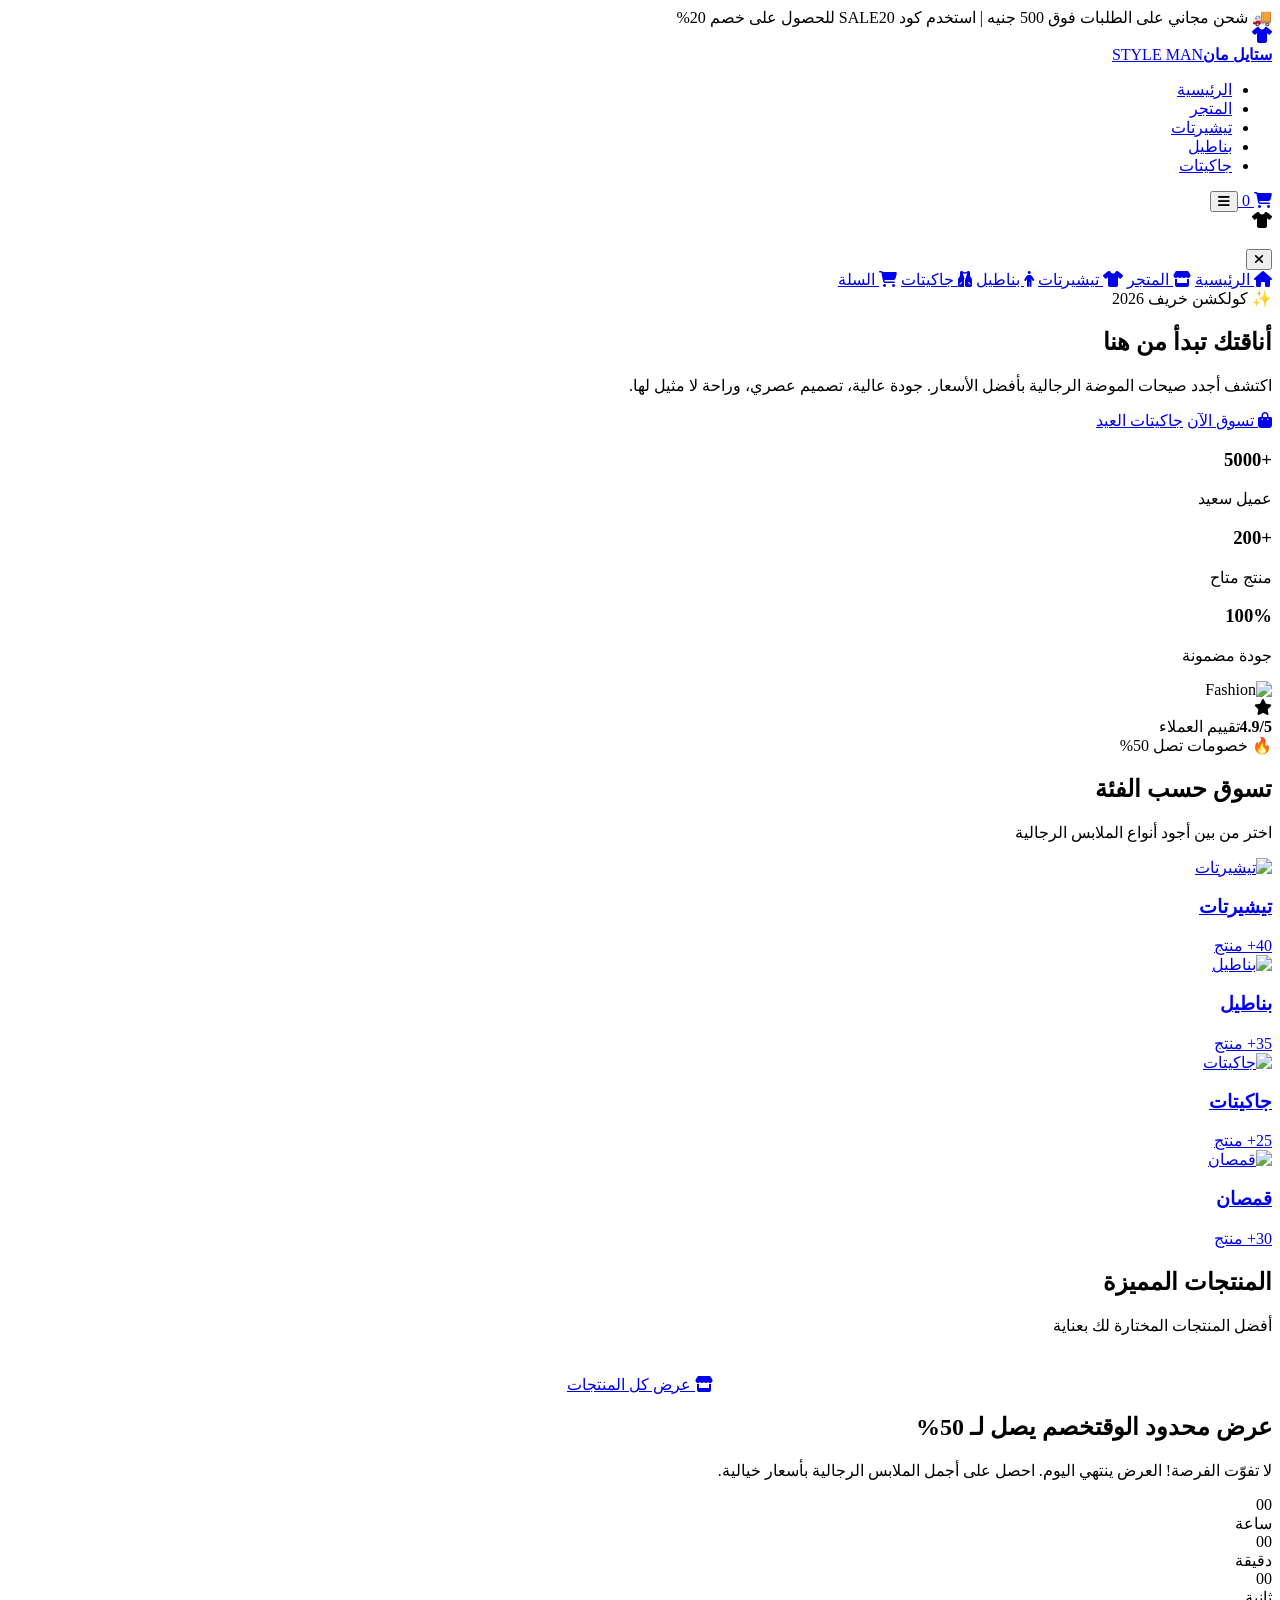
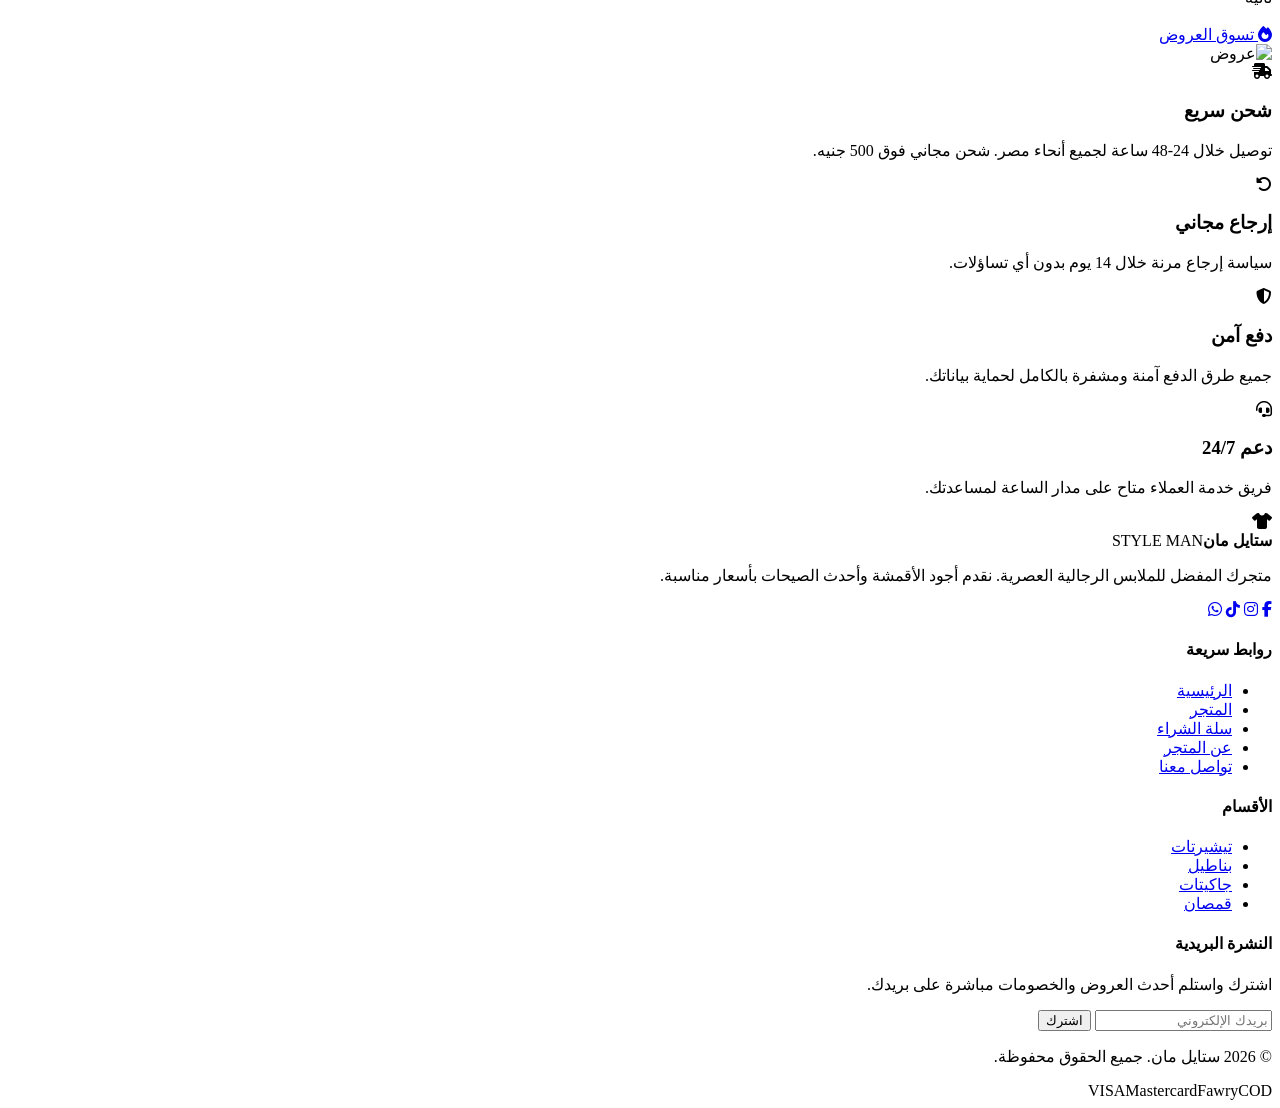
==== index.html @ 9b4f6087 "Add index.html" ====
﻿<!DOCTYPE html>
<html lang="ar" dir="rtl">
<head>
<meta charset="UTF-8">
<meta name="viewport" content="width=device-width, initial-scale=1.0">
<title>ستايل مان - متجر الملابس الرجالي</title>
<link rel="stylesheet" href="css/style.css">
<link rel="stylesheet" href="https://cdnjs.cloudflare.com/ajax/libs/font-awesome/6.4.0/css/all.min.css">
</head>
<body>
<div class="top-bar">🚚 شحن مجاني على الطلبات فوق <span>500 جنيه</span> | استخدم كود <span>SALE20</span> للحصول على خصم 20%</div>
<nav class="navbar">
  <div class="container">
    <div class="navbar-inner">
      <a href="index.html" class="navbar-logo">
        <div class="logo-icon"><i class="fas fa-tshirt"></i></div>
        <div class="logo-text"><strong>ستايل مان</strong><span>STYLE MAN</span></div>
      </a>
      <ul class="navbar-nav">
        <li><a href="index.html" class="active">الرئيسية</a></li>
        <li><a href="shop.html">المتجر</a></li>
        <li><a href="shop.html?cat=tshirts">تيشيرتات</a></li>
        <li><a href="shop.html?cat=pants">بناطيل</a></li>
        <li><a href="shop.html?cat=jackets">جاكيتات</a></li>
      </ul>
      <div class="navbar-actions">
        <a href="cart.html" class="nav-icon-btn">
          <i class="fas fa-shopping-cart"></i>
          <span class="cart-badge cart-count">0</span>
        </a>
        <button class="menu-toggle"><i class="fas fa-bars"></i></button>
      </div>
    </div>
  </div>
</nav>
<div class="mobile-menu-overlay"></div>
<div class="mobile-menu">
  <div class="mobile-menu-header">
    <div class="navbar-logo">
      <div class="logo-icon"><i class="fas fa-tshirt"></i></div>
      <div class="logo-text"><strong style="color:white">ستايل مان</strong></div>
    </div>
    <button class="mobile-menu-close"><i class="fas fa-times"></i></button>
  </div>
  <nav>
    <a href="index.html"><i class="fas fa-home"></i> الرئيسية</a>
    <a href="shop.html"><i class="fas fa-store"></i> المتجر</a>
    <a href="shop.html?cat=tshirts"><i class="fas fa-tshirt"></i> تيشيرتات</a>
    <a href="shop.html?cat=pants"><i class="fas fa-male"></i> بناطيل</a>
    <a href="shop.html?cat=jackets"><i class="fas fa-vest"></i> جاكيتات</a>
    <a href="cart.html"><i class="fas fa-shopping-cart"></i> السلة</a>
  </nav>
</div>

<section class="hero">
  <div class="container">
    <div class="hero-content">
      <div class="hero-text">
        <div class="hero-badge">✨ كولكشن خريف 2026</div>
        <h1>أناقتك <span class="highlight">تبدأ من هنا</span></h1>
        <p>اكتشف أجدد صيحات الموضة الرجالية بأفضل الأسعار. جودة عالية، تصميم عصري، وراحة لا مثيل لها.</p>
        <div class="hero-buttons">
          <a href="shop.html" class="btn btn-primary btn-lg"><i class="fas fa-shopping-bag"></i> تسوق الآن</a>
          <a href="shop.html?cat=jackets" class="btn btn-outline btn-lg">جاكيتات العيد</a>
        </div>
        <div class="hero-stats">
          <div class="hero-stat"><h3>+5000</h3><p>عميل سعيد</p></div>
          <div class="hero-stat"><h3>+200</h3><p>منتج متاح</p></div>
          <div class="hero-stat"><h3>100%</h3><p>جودة مضمونة</p></div>
        </div>
      </div>
      <div class="hero-image">
        <img src="https://images.unsplash.com/photo-1515886657613-9f3515b0c78f?w=600&q=80" alt="Fashion" class="hero-image-main">
        <div class="hero-image-badge">
          <div class="badge-icon"><i class="fas fa-star"></i></div>
          <div class="badge-text"><strong>4.9/5</strong><span>تقييم العملاء</span></div>
        </div>
        <div class="hero-dot-badge">🔥 خصومات تصل 50%</div>
      </div>
    </div>
  </div>
</section>

<section class="categories">
  <div class="container">
    <div class="section-title">
      <h2>تسوق حسب الفئة</h2>
      <p>اختر من بين أجود أنواع الملابس الرجالية</p>
    </div>
    <div class="categories-grid">
      <a href="shop.html?cat=tshirts" class="category-card">
        <div class="category-img-wrap">
          <img src="https://images.unsplash.com/photo-1521572163474-6864f9cf17ab?w=400&q=80" alt="تيشيرتات" class="category-img">
        </div>
        <div class="category-info"><h3>تيشيرتات</h3><span>40+ منتج</span></div>
      </a>
      <a href="shop.html?cat=pants" class="category-card">
        <div class="category-img-wrap">
          <img src="https://images.unsplash.com/photo-1542272604-787c3835535d?w=400&q=80" alt="بناطيل" class="category-img">
        </div>
        <div class="category-info"><h3>بناطيل</h3><span>35+ منتج</span></div>
      </a>
      <a href="shop.html?cat=jackets" class="category-card">
        <div class="category-img-wrap">
          <img src="https://images.unsplash.com/photo-1551028719-00167b16eac5?w=400&q=80" alt="جاكيتات" class="category-img">
        </div>
        <div class="category-info"><h3>جاكيتات</h3><span>25+ منتج</span></div>
      </a>
      <a href="shop.html?cat=shirts" class="category-card">
        <div class="category-img-wrap">
          <img src="https://images.unsplash.com/photo-1596755094514-f87e34085b2c?w=400&q=80" alt="قمصان" class="category-img">
        </div>
        <div class="category-info"><h3>قمصان</h3><span>30+ منتج</span></div>
      </a>
    </div>
  </div>
</section>

<section class="featured-products">
  <div class="container">
    <div class="section-title">
      <h2>المنتجات المميزة</h2>
      <p>أفضل المنتجات المختارة لك بعناية</p>
    </div>
    <div class="products-grid" id="featured-grid"></div>
    <div style="text-align:center;margin-top:40px">
      <a href="shop.html" class="btn btn-dark btn-lg"><i class="fas fa-store"></i> عرض كل المنتجات</a>
    </div>
  </div>
</section>

<section class="promo-banner">
  <div class="container">
    <div class="promo-content">
      <div class="promo-text">
        <h2>عرض محدود الوقت<span>خصم يصل لـ 50%</span></h2>
        <p>لا تفوّت الفرصة! العرض ينتهي اليوم. احصل على أجمل الملابس الرجالية بأسعار خيالية.</p>
        <div class="promo-countdown">
          <div class="countdown-item"><span class="num" id="countdown-h">00</span><div class="label">ساعة</div></div>
          <div class="countdown-item"><span class="num" id="countdown-m">00</span><div class="label">دقيقة</div></div>
          <div class="countdown-item"><span class="num" id="countdown-s">00</span><div class="label">ثانية</div></div>
        </div>
        <br><a href="shop.html" class="btn btn-primary btn-lg" style="margin-top:20px"><i class="fas fa-fire"></i> تسوق العروض</a>
      </div>
      <div class="promo-image">
        <img src="https://images.unsplash.com/photo-1490578474895-699cd4e2cf59?w=500&q=80" alt="عروض">
      </div>
    </div>
  </div>
</section>

<section class="features">
  <div class="container">
    <div class="features-grid">
      <div class="feature-card">
        <div class="feature-icon"><i class="fas fa-shipping-fast"></i></div>
        <h3>شحن سريع</h3>
        <p>توصيل خلال 24-48 ساعة لجميع أنحاء مصر. شحن مجاني فوق 500 جنيه.</p>
      </div>
      <div class="feature-card">
        <div class="feature-icon"><i class="fas fa-undo-alt"></i></div>
        <h3>إرجاع مجاني</h3>
        <p>سياسة إرجاع مرنة خلال 14 يوم بدون أي تساؤلات.</p>
      </div>
      <div class="feature-card">
        <div class="feature-icon"><i class="fas fa-shield-alt"></i></div>
        <h3>دفع آمن</h3>
        <p>جميع طرق الدفع آمنة ومشفرة بالكامل لحماية بياناتك.</p>
      </div>
      <div class="feature-card">
        <div class="feature-icon"><i class="fas fa-headset"></i></div>
        <h3>دعم 24/7</h3>
        <p>فريق خدمة العملاء متاح على مدار الساعة لمساعدتك.</p>
      </div>
    </div>
  </div>
</section>

<footer>
  <div class="container">
    <div class="footer-grid">
      <div class="footer-brand">
        <div class="navbar-logo">
          <div class="logo-icon"><i class="fas fa-tshirt"></i></div>
          <div class="logo-text"><strong>ستايل مان</strong><span>STYLE MAN</span></div>
        </div>
        <p>متجرك المفضل للملابس الرجالية العصرية. نقدم أجود الأقمشة وأحدث الصيحات بأسعار مناسبة.</p>
        <div class="social-links">
          <a href="#" class="social-link"><i class="fab fa-facebook-f"></i></a>
          <a href="#" class="social-link"><i class="fab fa-instagram"></i></a>
          <a href="#" class="social-link"><i class="fab fa-tiktok"></i></a>
          <a href="#" class="social-link"><i class="fab fa-whatsapp"></i></a>
        </div>
      </div>
      <div class="footer-col">
        <h4>روابط سريعة</h4>
        <ul>
          <li><a href="index.html">الرئيسية</a></li>
          <li><a href="shop.html">المتجر</a></li>
          <li><a href="cart.html">سلة الشراء</a></li>
          <li><a href="#">عن المتجر</a></li>
          <li><a href="#">تواصل معنا</a></li>
        </ul>
      </div>
      <div class="footer-col">
        <h4>الأقسام</h4>
        <ul>
          <li><a href="shop.html?cat=tshirts">تيشيرتات</a></li>
          <li><a href="shop.html?cat=pants">بناطيل</a></li>
          <li><a href="shop.html?cat=jackets">جاكيتات</a></li>
          <li><a href="shop.html?cat=shirts">قمصان</a></li>
        </ul>
      </div>
      <div class="footer-col footer-newsletter">
        <h4>النشرة البريدية</h4>
        <p>اشترك واستلم أحدث العروض والخصومات مباشرة على بريدك.</p>
        <form class="newsletter-form">
          <input type="email" placeholder="بريدك الإلكتروني">
          <button type="submit">اشترك</button>
        </form>
      </div>
    </div>
    <div class="footer-bottom">
      <p>© 2026 <span>ستايل مان</span>. جميع الحقوق محفوظة.</p>
      <div class="payment-icons">
        <span>VISA</span><span>Mastercard</span><span>Fawry</span><span>COD</span>
      </div>
    </div>
  </div>
</footer>

<script src="js/products.js"></script>
<script src="js/cart.js"></script>
<script src="js/main.js"></script>
<script>
document.addEventListener("DOMContentLoaded", function() {
  const grid = document.getElementById("featured-grid");
  if (grid) {
    const featured = getFeaturedProducts().slice(0, 8);
    grid.innerHTML = featured.map(p => createProductCard(p)).join("");
  }
});
</script>
</body>
</html>
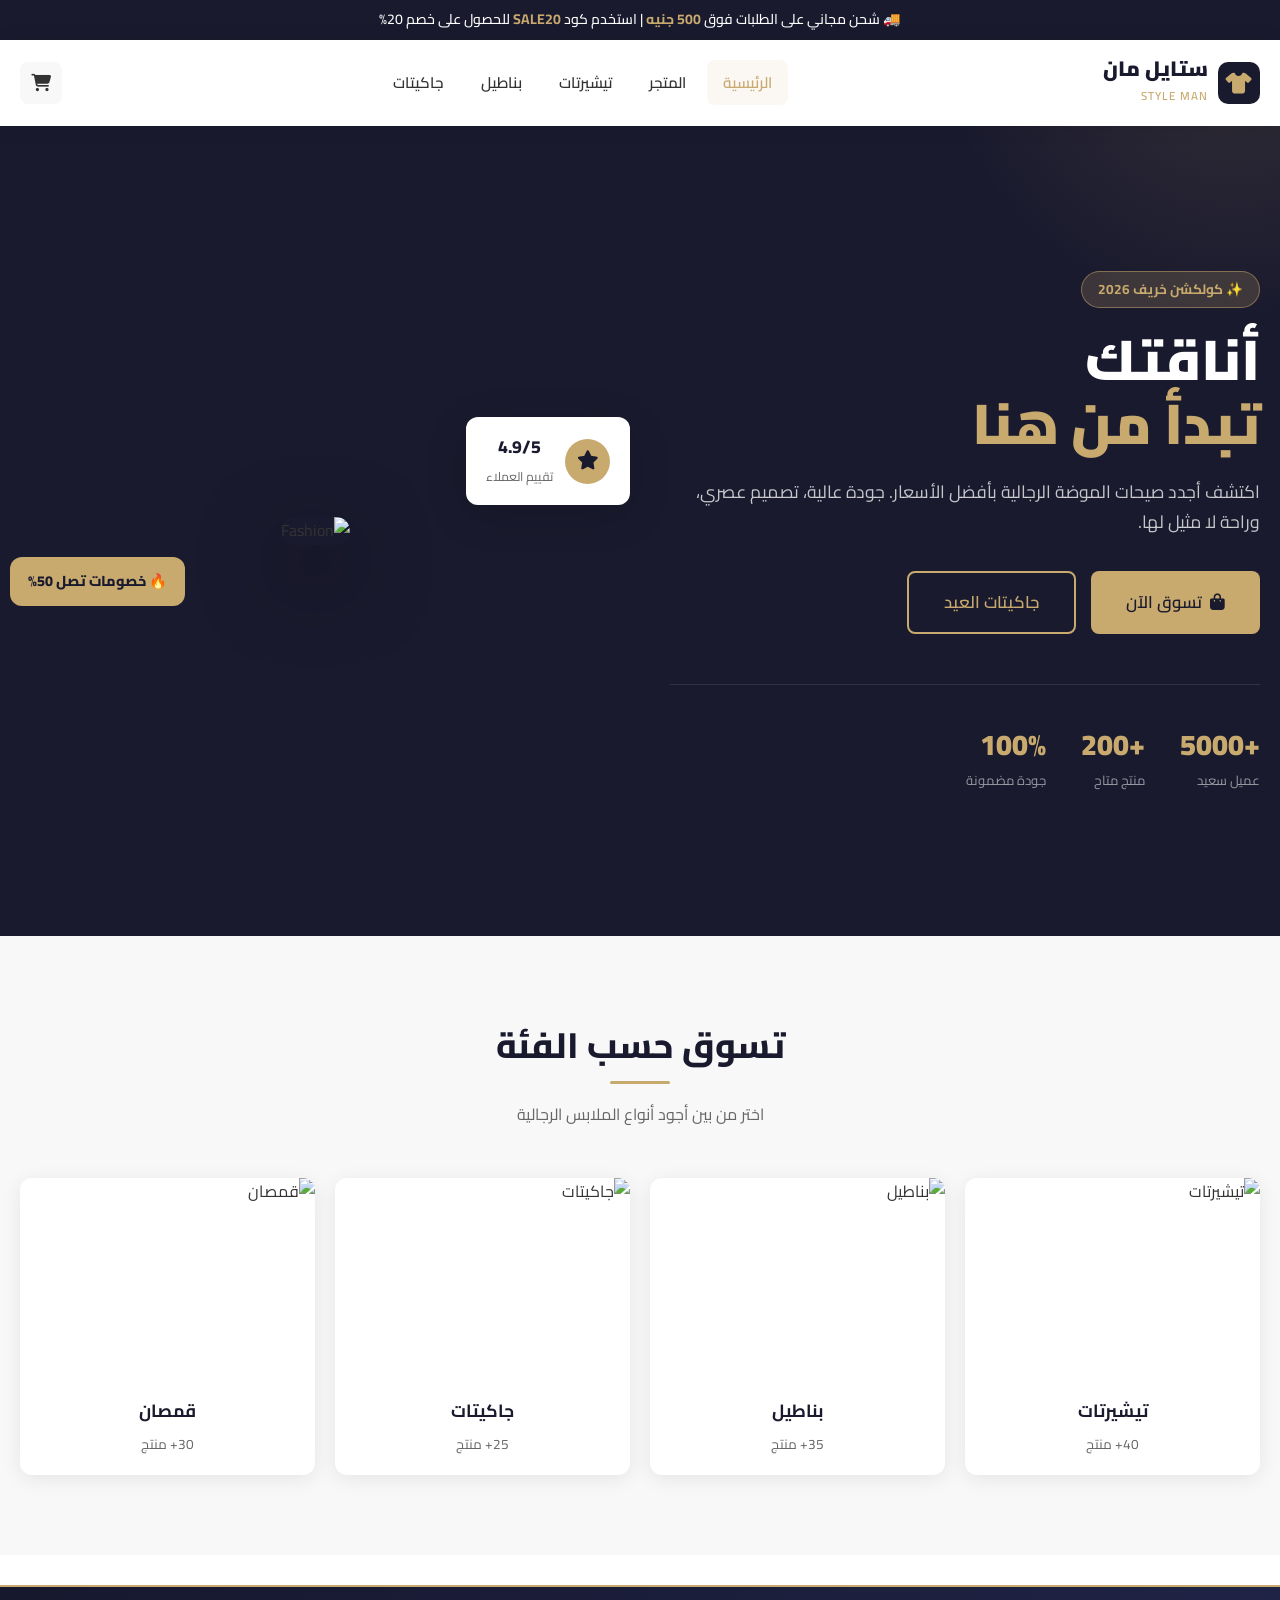
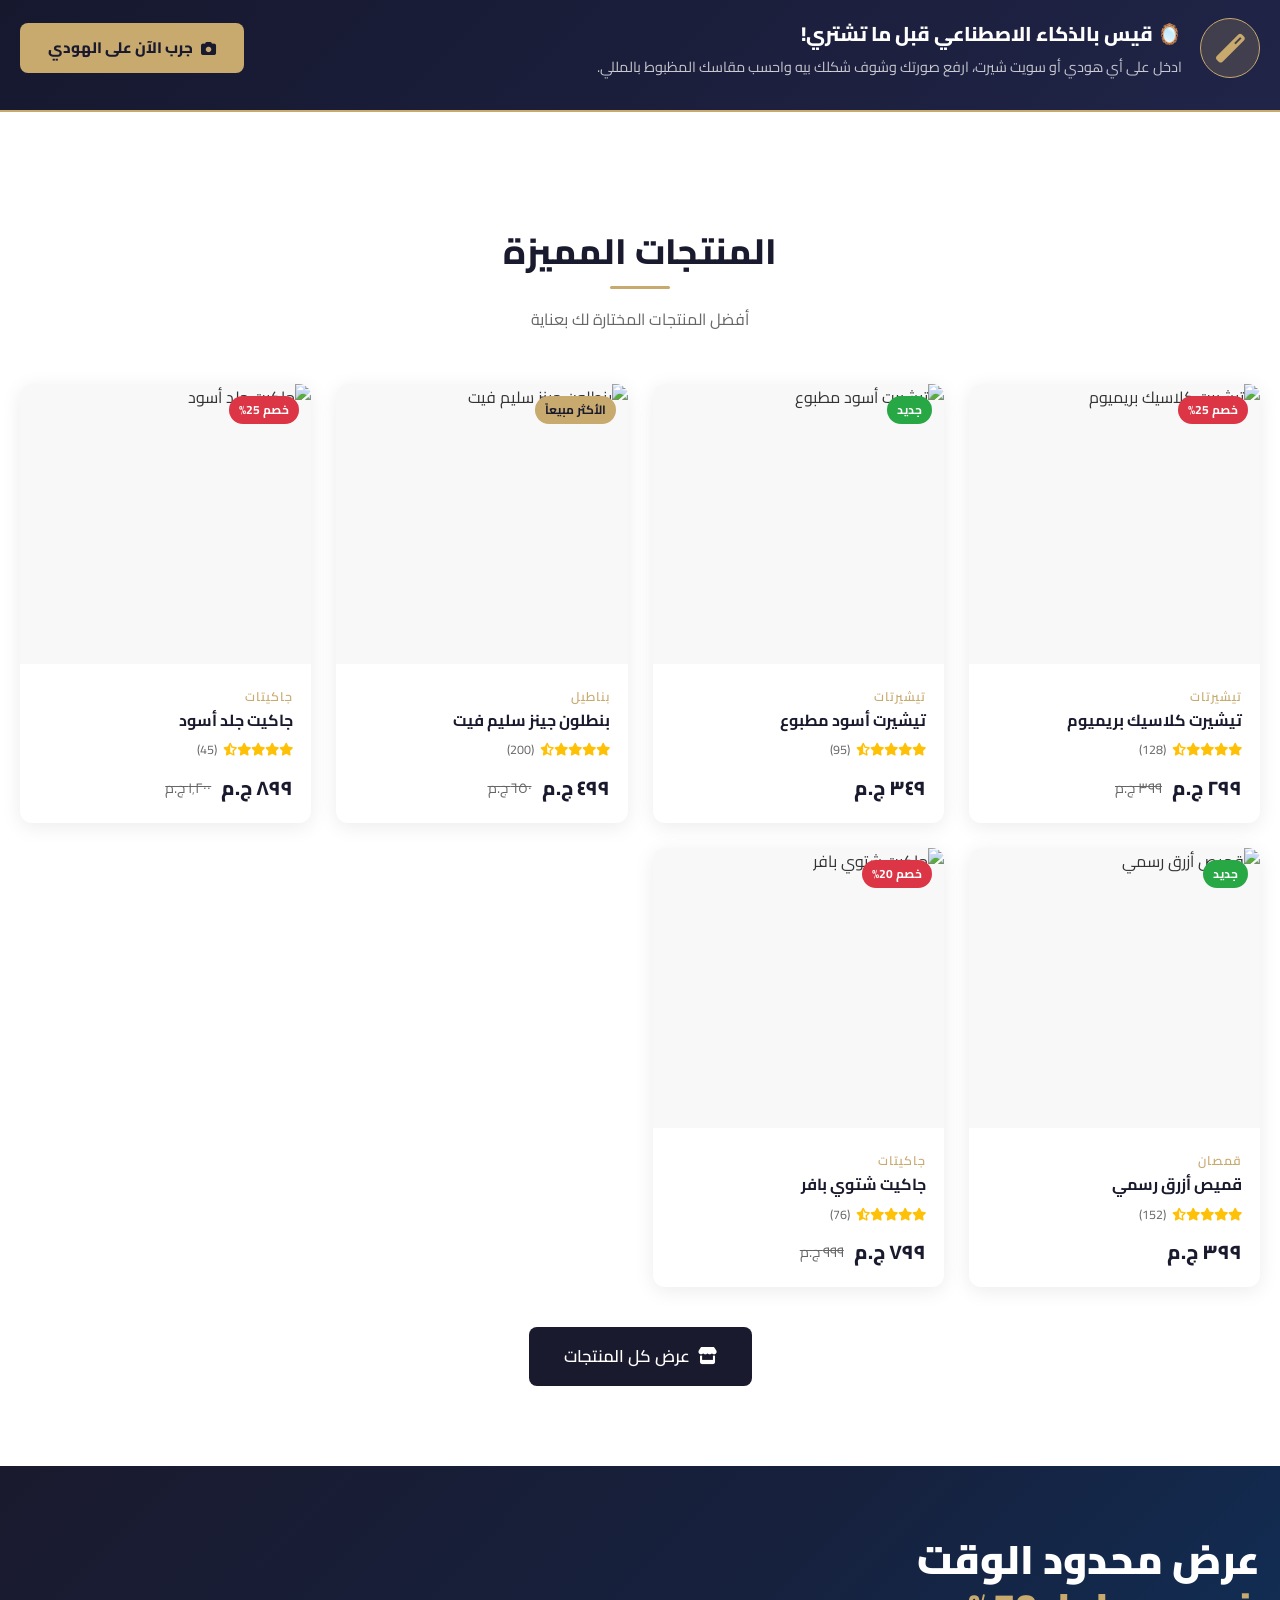
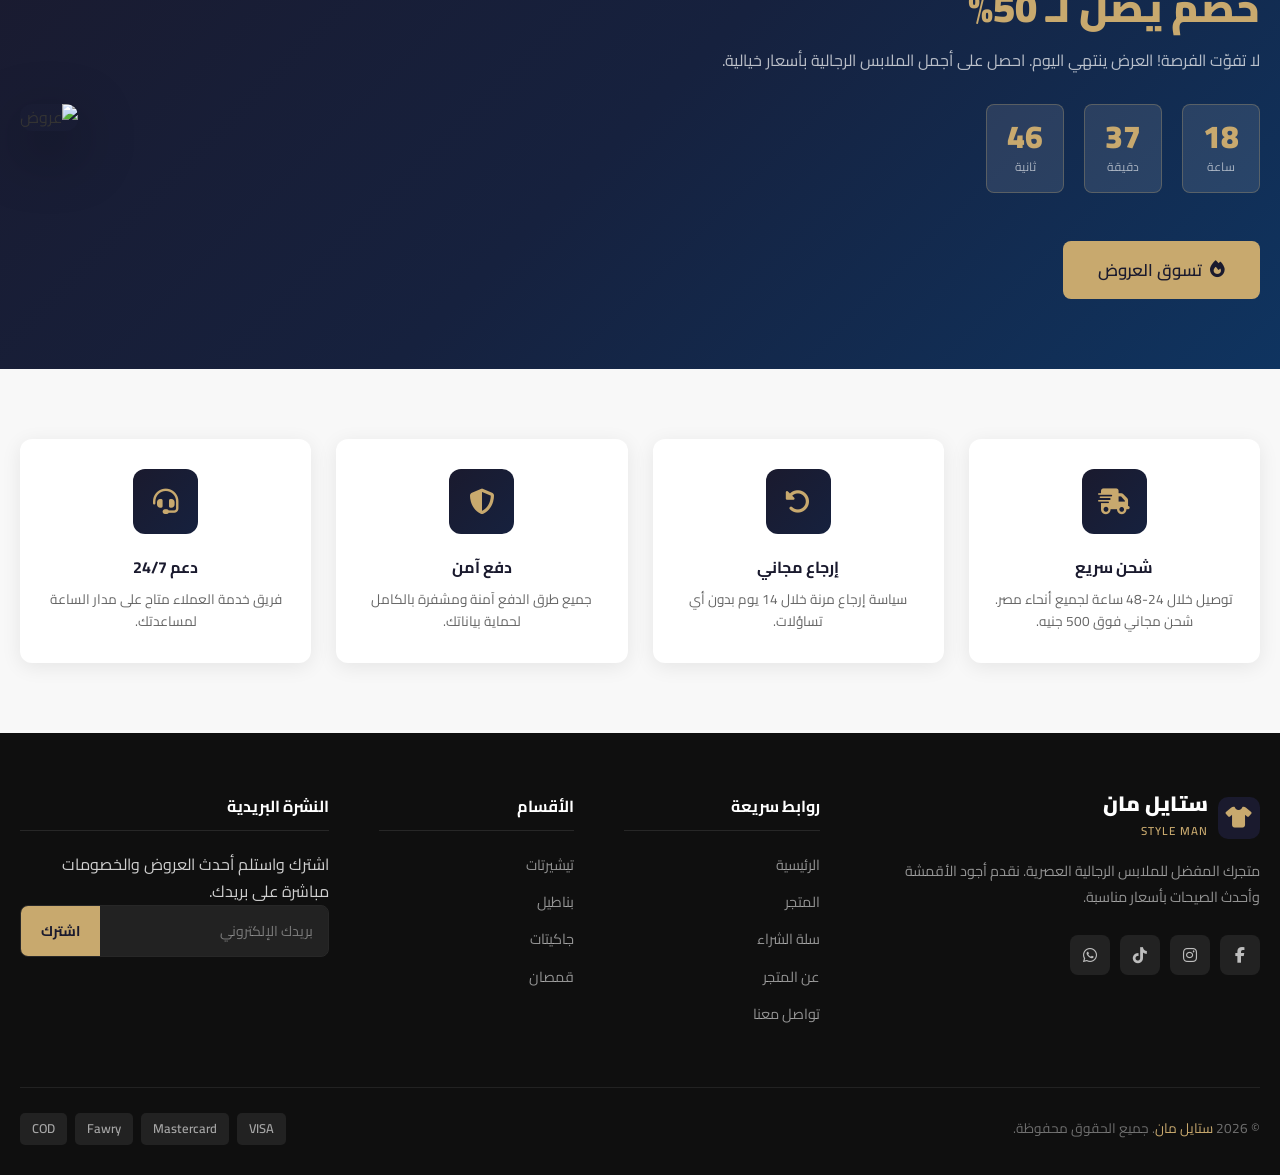
==== commit 741c10fd: "Add AI Fitting Room & Smart Size Advisor (index.html)" ====
--- a/index.html
+++ b/index.html
@@ -1,4 +1,4 @@
-﻿<!DOCTYPE html>
+<!DOCTYPE html>
 <html lang="ar" dir="rtl">
 <head>
 <meta charset="UTF-8">
@@ -113,6 +113,24 @@
         <div class="category-info"><h3>قمصان</h3><span>30+ منتج</span></div>
       </a>
     </div>
+  </div>
+</section>
+
+<!-- بانر ميزة الذكاء الاصطناعي -->
+<section style="padding: 30px 0; background: linear-gradient(135deg, #16182e 0%, #202447 100%); color: #fff; margin: 30px 0; border-top: 2px solid var(--accent); border-bottom: 2px solid var(--accent);">
+  <div class="container" style="display: flex; align-items: center; justify-content: space-between; gap: 25px; flex-wrap: wrap;">
+    <div style="display: flex; align-items: center; gap: 18px;">
+      <div style="width: 60px; height: 60px; background: rgba(200, 169, 110, 0.2); border: 1.5px solid var(--accent); border-radius: 50%; display: flex; align-items: center; justify-content: center; font-size: 1.8rem; color: var(--accent); flex-shrink: 0;">
+        <i class="fas fa-magic"></i>
+      </div>
+      <div>
+        <h3 style="color: #fff; font-size: 1.25rem; font-weight: 800; margin-bottom: 4px;">🪞 قيس بالذكاء الاصطناعي قبل ما تشتري!</h3>
+        <p style="color: rgba(255, 255, 255, 0.75); font-size: 0.9rem; margin: 0;">ادخل على أي هودي أو سويت شيرت، ارفع صورتك وشوف شكلك بيه واحسب مقاسك المظبوط بالمللي.</p>
+      </div>
+    </div>
+    <a href="product.html?id=7" class="btn btn-primary" style="font-weight: 800;">
+      <i class="fas fa-camera"></i> جرب الآن على الهودي
+    </a>
   </div>
 </section>
 
--- a/css/style.css
+++ b/css/style.css
@@ -0,0 +1,280 @@
+﻿@import url('https://fonts.googleapis.com/css2?family=Cairo:wght@300;400;500;600;700;800;900&display=swap');
+:root{--primary:#1a1a2e;--secondary:#16213e;--accent:#c8a96e;--accent-dark:#a88b50;--white:#ffffff;--light:#f8f8f8;--light-gray:#e9ecef;--dark:#0f0f0f;--text:#333333;--text-light:#666666;--success:#28a745;--danger:#dc3545;--border:#dee2e6;--shadow:0 4px 20px rgba(0,0,0,0.08);--shadow-lg:0 10px 40px rgba(0,0,0,0.15);--radius:12px;--radius-sm:8px;--transition:all 0.3s ease}
+*,*::before,*::after{margin:0;padding:0;box-sizing:border-box}
+html{scroll-behavior:smooth}
+body{font-family:'Cairo',sans-serif;direction:rtl;background-color:var(--white);color:var(--text);line-height:1.7;overflow-x:hidden}
+a{text-decoration:none;color:inherit;transition:var(--transition)}
+ul{list-style:none}
+img{max-width:100%;height:auto}
+button{cursor:pointer;font-family:'Cairo',sans-serif;border:none;outline:none}
+input,select,textarea{font-family:'Cairo',sans-serif;outline:none}
+.container{max-width:1280px;margin:0 auto;padding:0 20px}
+.section-title{text-align:center;margin-bottom:50px}
+.section-title h2{font-size:2.2rem;font-weight:800;color:var(--primary);margin-bottom:10px;position:relative;display:inline-block}
+.section-title h2::after{content:'';position:absolute;bottom:-8px;right:50%;transform:translateX(50%);width:60px;height:3px;background:var(--accent);border-radius:2px}
+.section-title p{color:var(--text-light);font-size:1rem;margin-top:15px}
+.btn{display:inline-flex;align-items:center;gap:8px;padding:12px 28px;border-radius:var(--radius-sm);font-size:0.95rem;font-weight:600;transition:var(--transition);cursor:pointer;border:none;font-family:'Cairo',sans-serif}
+.btn-primary{background:var(--accent);color:var(--primary)}
+.btn-primary:hover{background:var(--accent-dark);transform:translateY(-2px);box-shadow:0 5px 15px rgba(200,169,110,0.4)}
+.btn-dark{background:var(--primary);color:var(--white)}
+.btn-dark:hover{background:var(--secondary);transform:translateY(-2px)}
+.btn-outline{background:transparent;border:2px solid var(--accent);color:var(--accent)}
+.btn-outline:hover{background:var(--accent);color:var(--primary)}
+.btn-lg{padding:15px 35px;font-size:1.05rem}
+.top-bar{background:var(--primary);color:var(--white);text-align:center;padding:8px 20px;font-size:0.88rem;font-weight:500}
+.top-bar span{color:var(--accent);font-weight:700}
+.navbar{background:var(--white);box-shadow:0 2px 20px rgba(0,0,0,0.08);position:sticky;top:0;z-index:1000}
+.navbar-inner{display:flex;align-items:center;justify-content:space-between;padding:18px 0;gap:20px}
+.navbar-logo{display:flex;align-items:center;gap:10px}
+.logo-icon{width:42px;height:42px;background:var(--primary);border-radius:10px;display:flex;align-items:center;justify-content:center;color:var(--accent);font-size:1.3rem}
+.logo-text strong{font-size:1.3rem;font-weight:900;color:var(--primary);display:block;line-height:1.1}
+.logo-text span{font-size:0.72rem;color:var(--accent);font-weight:600;letter-spacing:1px}
+.navbar-nav{display:flex;align-items:center;gap:5px}
+.navbar-nav a{padding:8px 16px;border-radius:var(--radius-sm);font-weight:600;color:var(--text);font-size:0.95rem;position:relative;transition:var(--transition)}
+.navbar-nav a:hover,.navbar-nav a.active{color:var(--accent);background:rgba(200,169,110,0.08)}
+.navbar-actions{display:flex;align-items:center;gap:10px}
+.nav-icon-btn{width:42px;height:42px;border-radius:var(--radius-sm);background:var(--light);border:none;display:flex;align-items:center;justify-content:center;font-size:1.1rem;color:var(--text);cursor:pointer;transition:var(--transition);position:relative;text-decoration:none}
+.nav-icon-btn:hover{background:var(--primary);color:var(--white)}
+.cart-badge{position:absolute;top:-6px;left:-6px;background:var(--accent);color:var(--primary);font-size:0.7rem;font-weight:800;width:20px;height:20px;border-radius:50%;display:flex;align-items:center;justify-content:center}
+.menu-toggle{display:none;width:42px;height:42px;border-radius:var(--radius-sm);background:var(--light);border:none;align-items:center;justify-content:center;font-size:1.2rem;cursor:pointer;color:var(--text)}
+.hero{background:var(--primary);min-height:90vh;display:flex;align-items:center;position:relative;overflow:hidden;padding:60px 0}
+.hero::before{content:'';position:absolute;top:-50%;right:-20%;width:600px;height:600px;background:radial-gradient(circle,rgba(200,169,110,0.15) 0%,transparent 70%);border-radius:50%}
+.hero-content{display:grid;grid-template-columns:1fr 1fr;align-items:center;gap:60px;position:relative;z-index:1;width:100%}
+.hero-text{color:var(--white)}
+.hero-badge{display:inline-block;background:rgba(200,169,110,0.2);border:1px solid rgba(200,169,110,0.5);color:var(--accent);padding:6px 16px;border-radius:50px;font-size:0.85rem;font-weight:700;margin-bottom:20px}
+.hero-text h1{font-size:3.5rem;font-weight:900;line-height:1.15;margin-bottom:20px}
+.hero-text h1 .highlight{color:var(--accent);display:block}
+.hero-text p{font-size:1.1rem;color:rgba(255,255,255,0.75);margin-bottom:35px}
+.hero-buttons{display:flex;gap:15px;flex-wrap:wrap}
+.hero-stats{display:flex;gap:35px;margin-top:50px;padding-top:35px;border-top:1px solid rgba(255,255,255,0.1)}
+.hero-stat h3{font-size:1.8rem;font-weight:900;color:var(--accent)}
+.hero-stat p{font-size:0.82rem;color:rgba(255,255,255,0.55);margin:0}
+.hero-image{position:relative;text-align:center}
+.hero-image-main{width:100%;max-width:480px;height:500px;object-fit:cover;border-radius:20px;box-shadow:0 30px 80px rgba(0,0,0,0.5)}
+.hero-image-badge{position:absolute;bottom:40px;right:-20px;background:var(--white);border-radius:var(--radius);padding:15px 20px;box-shadow:var(--shadow-lg);display:flex;align-items:center;gap:12px;z-index:2}
+.hero-image-badge .badge-icon{width:45px;height:45px;background:var(--accent);border-radius:50%;display:flex;align-items:center;justify-content:center;font-size:1.2rem;color:var(--primary)}
+.hero-image-badge .badge-text strong{display:block;font-size:1.1rem;font-weight:800;color:var(--primary)}
+.hero-image-badge .badge-text span{font-size:0.78rem;color:var(--text-light)}
+.hero-dot-badge{position:absolute;top:40px;left:-10px;background:var(--accent);color:var(--primary);border-radius:var(--radius);padding:12px 18px;font-weight:800;font-size:0.9rem;z-index:2}
+.categories{padding:80px 0;background:var(--light)}
+.categories-grid{display:grid;grid-template-columns:repeat(4,1fr);gap:20px}
+.category-card{background:var(--white);border-radius:var(--radius);overflow:hidden;box-shadow:var(--shadow);transition:var(--transition);cursor:pointer;text-decoration:none;display:block}
+.category-card:hover{transform:translateY(-8px);box-shadow:var(--shadow-lg)}
+.category-img-wrap{height:200px;overflow:hidden}
+.category-img{width:100%;height:100%;object-fit:cover;transition:transform 0.5s ease}
+.category-card:hover .category-img{transform:scale(1.08)}
+.category-info{padding:18px;text-align:center}
+.category-info h3{font-size:1.1rem;font-weight:700;color:var(--primary);margin-bottom:4px}
+.category-info span{font-size:0.85rem;color:var(--text-light)}
+.featured-products{padding:80px 0}
+.products-grid{display:grid;grid-template-columns:repeat(4,1fr);gap:25px}
+.product-card{background:var(--white);border-radius:var(--radius);overflow:hidden;box-shadow:var(--shadow);transition:var(--transition);position:relative}
+.product-card:hover{transform:translateY(-6px);box-shadow:var(--shadow-lg)}
+.product-card:hover .product-actions{opacity:1;transform:translateY(0)}
+.product-card:hover .product-img{transform:scale(1.05)}
+.product-img-wrap{position:relative;height:280px;overflow:hidden;background:var(--light)}
+.product-img{width:100%;height:100%;object-fit:cover;transition:transform 0.5s ease}
+.product-badge{position:absolute;top:12px;right:12px;background:var(--danger);color:var(--white);font-size:0.75rem;font-weight:700;padding:4px 10px;border-radius:50px;z-index:1}
+.product-badge.new{background:var(--success)}
+.product-badge.best{background:var(--accent);color:var(--primary)}
+.product-actions{position:absolute;bottom:0;right:0;left:0;background:rgba(26,26,46,0.9);padding:15px;display:flex;gap:10px;opacity:0;transform:translateY(100%);transition:var(--transition)}
+.product-actions .btn{flex:1;justify-content:center;padding:10px;font-size:0.88rem}
+.product-wishlist{width:42px;height:42px;border-radius:var(--radius-sm);background:rgba(255,255,255,0.15);border:1px solid rgba(255,255,255,0.2);color:var(--white);display:flex;align-items:center;justify-content:center;cursor:pointer;transition:var(--transition);flex-shrink:0;font-size:1rem}
+.product-wishlist:hover{background:var(--accent);color:var(--primary);border-color:var(--accent)}
+.product-info{padding:18px}
+.product-category{font-size:0.78rem;color:var(--accent);font-weight:600;text-transform:uppercase;letter-spacing:1px;margin-bottom:6px}
+.product-name{font-size:1rem;font-weight:700;color:var(--primary);margin-bottom:8px;text-decoration:none;display:block;line-height:1.4}
+.product-name:hover{color:var(--accent)}
+.product-rating{display:flex;align-items:center;gap:6px;margin-bottom:10px}
+.stars{color:#ffc107;font-size:0.8rem}
+.rating-count{font-size:0.78rem;color:var(--text-light)}
+.product-price{display:flex;align-items:center;gap:10px}
+.price-current{font-size:1.25rem;font-weight:800;color:var(--primary)}
+.price-old{font-size:0.9rem;color:var(--text-light);text-decoration:line-through}
+.promo-banner{background:linear-gradient(135deg,var(--primary) 0%,#16213e 50%,#0f3460 100%);padding:70px 0;position:relative;overflow:hidden}
+.promo-content{display:flex;align-items:center;justify-content:space-between;gap:40px;position:relative;z-index:1}
+.promo-text h2{font-size:2.5rem;font-weight:900;color:var(--white);margin-bottom:15px;line-height:1.2}
+.promo-text h2 span{color:var(--accent);display:block}
+.promo-text p{color:rgba(255,255,255,0.7);font-size:1rem;margin-bottom:30px}
+.promo-countdown{display:flex;gap:20px}
+.countdown-item{text-align:center;background:rgba(255,255,255,0.1);border-radius:var(--radius-sm);padding:15px 20px;min-width:70px;border:1px solid rgba(200,169,110,0.3)}
+.countdown-item .num{font-size:2rem;font-weight:900;color:var(--accent);display:block;line-height:1}
+.countdown-item .label{font-size:0.75rem;color:rgba(255,255,255,0.6);margin-top:5px}
+.promo-image img{max-width:380px;border-radius:var(--radius);box-shadow:0 20px 60px rgba(0,0,0,0.4)}
+.features{padding:70px 0;background:var(--light)}
+.features-grid{display:grid;grid-template-columns:repeat(4,1fr);gap:25px}
+.feature-card{background:var(--white);border-radius:var(--radius);padding:30px 25px;text-align:center;box-shadow:var(--shadow);transition:var(--transition)}
+.feature-card:hover{transform:translateY(-5px);box-shadow:var(--shadow-lg)}
+.feature-icon{width:65px;height:65px;background:linear-gradient(135deg,var(--primary),var(--secondary));border-radius:var(--radius);display:flex;align-items:center;justify-content:center;margin:0 auto 20px;font-size:1.6rem;color:var(--accent)}
+.feature-card h3{font-size:1rem;font-weight:700;color:var(--primary);margin-bottom:8px}
+.feature-card p{font-size:0.85rem;color:var(--text-light);line-height:1.6}
+footer{background:var(--dark);color:rgba(255,255,255,0.8);padding:60px 0 30px}
+.footer-grid{display:grid;grid-template-columns:2fr 1fr 1fr 1.5fr;gap:50px;margin-bottom:50px}
+.footer-brand .logo-text strong{color:var(--white)}
+.footer-brand p{color:rgba(255,255,255,0.55);margin-top:15px;margin-bottom:25px;font-size:0.9rem;line-height:1.8}
+.social-links{display:flex;gap:10px}
+.social-link{width:40px;height:40px;background:rgba(255,255,255,0.08);border-radius:var(--radius-sm);display:flex;align-items:center;justify-content:center;color:rgba(255,255,255,0.7);transition:var(--transition);font-size:1rem}
+.social-link:hover{background:var(--accent);color:var(--primary)}
+.footer-col h4{font-size:1rem;font-weight:700;color:var(--white);margin-bottom:20px;padding-bottom:10px;border-bottom:1px solid rgba(255,255,255,0.1)}
+.footer-col ul li{margin-bottom:10px}
+.footer-col ul li a{color:rgba(255,255,255,0.55);font-size:0.9rem}
+.footer-col ul li a:hover{color:var(--accent)}
+.newsletter-form{display:flex;border-radius:var(--radius-sm);overflow:hidden;border:1px solid rgba(255,255,255,0.1)}
+.newsletter-form input{flex:1;padding:12px 15px;background:rgba(255,255,255,0.08);border:none;color:var(--white);font-size:0.88rem;font-family:'Cairo',sans-serif}
+.newsletter-form input::placeholder{color:rgba(255,255,255,0.4)}
+.newsletter-form button{padding:12px 20px;background:var(--accent);color:var(--primary);font-weight:700;font-size:0.88rem;border:none;cursor:pointer;font-family:'Cairo',sans-serif}
+.footer-bottom{border-top:1px solid rgba(255,255,255,0.08);padding-top:25px;display:flex;align-items:center;justify-content:space-between;gap:20px;flex-wrap:wrap}
+.footer-bottom p{font-size:0.85rem;color:rgba(255,255,255,0.4)}
+.footer-bottom p span{color:var(--accent)}
+.payment-icons{display:flex;gap:8px}
+.payment-icons span{padding:5px 12px;background:rgba(255,255,255,0.08);border-radius:5px;font-size:0.8rem;color:rgba(255,255,255,0.6);font-weight:600}
+.page-header{background:var(--primary);padding:50px 0;text-align:center}
+.page-header h1{font-size:2.5rem;font-weight:900;color:var(--white);margin-bottom:10px}
+.breadcrumb{display:flex;align-items:center;justify-content:center;gap:8px;color:rgba(255,255,255,0.6);font-size:0.9rem}
+.breadcrumb a{color:var(--accent)}
+.shop-page{padding:50px 0}
+.shop-layout{display:grid;grid-template-columns:280px 1fr;gap:35px;align-items:start}
+.shop-filters{background:var(--white);border-radius:var(--radius);box-shadow:var(--shadow);padding:25px;position:sticky;top:90px}
+.filter-header{display:flex;align-items:center;justify-content:space-between;margin-bottom:20px;padding-bottom:15px;border-bottom:2px solid var(--light-gray)}
+.filter-header h3{font-size:1.05rem;font-weight:800;color:var(--primary)}
+.filter-clear{font-size:0.8rem;color:var(--danger);background:none;border:none;cursor:pointer;font-family:'Cairo',sans-serif;font-weight:600}
+.filter-group{margin-bottom:25px;padding-bottom:25px;border-bottom:1px solid var(--light-gray)}
+.filter-group:last-child{border-bottom:none;margin-bottom:0}
+.filter-group h4{font-size:0.95rem;font-weight:700;color:var(--primary);margin-bottom:15px}
+.filter-option{display:flex;align-items:center;gap:10px;margin-bottom:10px;cursor:pointer}
+.filter-option input[type=checkbox]{width:18px;height:18px;accent-color:var(--accent);cursor:pointer}
+.filter-option label{font-size:0.9rem;color:var(--text);cursor:pointer;flex:1}
+.filter-option .count{font-size:0.78rem;color:var(--text-light);background:var(--light-gray);padding:2px 8px;border-radius:50px}
+.price-range{display:flex;gap:10px;align-items:center}
+.price-input{flex:1;padding:10px;border:1px solid var(--border);border-radius:var(--radius-sm);font-size:0.88rem;text-align:center;color:var(--text);font-family:'Cairo',sans-serif}
+.size-options{display:flex;flex-wrap:wrap;gap:8px}
+.size-btn{width:42px;height:42px;border:1.5px solid var(--border);border-radius:var(--radius-sm);font-size:0.82rem;font-weight:700;color:var(--text);background:var(--white);cursor:pointer;transition:var(--transition);display:flex;align-items:center;justify-content:center;font-family:'Cairo',sans-serif}
+.size-btn:hover,.size-btn.active{border-color:var(--accent);background:var(--accent);color:var(--primary)}
+.shop-toolbar{display:flex;align-items:center;justify-content:space-between;margin-bottom:25px;background:var(--white);padding:15px 20px;border-radius:var(--radius-sm);box-shadow:var(--shadow);gap:15px;flex-wrap:wrap}
+.shop-toolbar p{font-size:0.9rem;color:var(--text-light)}
+.shop-toolbar p span{color:var(--primary);font-weight:700}
+.toolbar-right{display:flex;align-items:center;gap:12px}
+.sort-select{padding:8px 15px;border:1px solid var(--border);border-radius:var(--radius-sm);font-size:0.88rem;color:var(--text);background:var(--white);cursor:pointer;font-family:'Cairo',sans-serif}
+.view-toggle{display:flex;gap:5px}
+.view-btn{width:36px;height:36px;border:1px solid var(--border);border-radius:var(--radius-sm);background:var(--white);cursor:pointer;display:flex;align-items:center;justify-content:center;color:var(--text-light);transition:var(--transition)}
+.view-btn.active,.view-btn:hover{background:var(--primary);border-color:var(--primary);color:var(--white)}
+#products-container{display:grid;grid-template-columns:repeat(3,1fr);gap:22px}
+.product-page{padding:50px 0}
+.product-detail{display:grid;grid-template-columns:1fr 1fr;gap:60px;align-items:start}
+.product-gallery .main-img{width:100%;height:520px;object-fit:cover;border-radius:var(--radius);box-shadow:var(--shadow);margin-bottom:15px}
+.product-thumbnails{display:flex;gap:10px}
+.product-thumbnails img{width:80px;height:80px;object-fit:cover;border-radius:var(--radius-sm);cursor:pointer;border:2px solid transparent;transition:var(--transition)}
+.product-thumbnails img:hover,.product-thumbnails img.active{border-color:var(--accent)}
+.product-detail-info .product-category{font-size:0.85rem;color:var(--accent);font-weight:600;letter-spacing:1px;text-transform:uppercase;margin-bottom:10px}
+.product-detail-info h1{font-size:2rem;font-weight:800;color:var(--primary);margin-bottom:15px;line-height:1.3}
+.product-detail-rating{display:flex;align-items:center;gap:10px;margin-bottom:20px}
+.detail-price{display:flex;align-items:center;gap:15px;margin-bottom:25px;padding-bottom:25px;border-bottom:1px solid var(--border)}
+.detail-price .price-current{font-size:2.2rem;font-weight:900}
+.detail-price .discount-tag{background:var(--danger);color:var(--white);font-size:0.85rem;font-weight:700;padding:4px 12px;border-radius:50px}
+.option-label{font-weight:700;color:var(--primary);margin-bottom:12px;font-size:0.95rem}
+.option-label span{color:var(--text-light);font-weight:500}
+.sizes-selector{display:flex;gap:10px;flex-wrap:wrap;margin-bottom:20px}
+.size-option{width:48px;height:48px;border:2px solid var(--border);border-radius:var(--radius-sm);display:flex;align-items:center;justify-content:center;font-weight:700;font-size:0.9rem;cursor:pointer;transition:var(--transition);color:var(--text)}
+.size-option:hover,.size-option.selected{border-color:var(--accent);background:var(--accent);color:var(--primary)}
+.colors-selector{display:flex;gap:10px;flex-wrap:wrap;margin-bottom:25px}
+.color-option{padding:8px 18px;border:2px solid var(--border);border-radius:50px;font-size:0.85rem;font-weight:600;cursor:pointer;transition:var(--transition);color:var(--text)}
+.color-option:hover,.color-option.selected{border-color:var(--accent);color:var(--accent)}
+.quantity-selector{display:flex;align-items:center;border:2px solid var(--border);border-radius:var(--radius-sm);overflow:hidden;width:fit-content;margin-bottom:25px}
+.qty-btn{width:44px;height:44px;background:var(--light);border:none;font-size:1.3rem;cursor:pointer;transition:var(--transition);display:flex;align-items:center;justify-content:center;color:var(--text)}
+.qty-btn:hover{background:var(--primary);color:var(--white)}
+.qty-input{width:60px;text-align:center;font-size:1rem;font-weight:700;color:var(--primary);border:none;border-right:2px solid var(--border);border-left:2px solid var(--border);padding:10px}
+.add-to-cart-section{display:flex;gap:15px;margin-bottom:30px}
+.add-to-cart-section .btn{flex:1;justify-content:center;padding:15px;font-size:1rem}
+.product-features-list{border-top:1px solid var(--border);padding-top:25px}
+.product-features-list li{display:flex;align-items:center;gap:10px;padding:8px 0;font-size:0.9rem;color:var(--text-light)}
+.product-features-list li i{color:var(--success)}
+.cart-page{padding:50px 0}
+.cart-layout{display:grid;grid-template-columns:1fr 380px;gap:35px;align-items:start}
+.cart-items-section{background:var(--white);border-radius:var(--radius);box-shadow:var(--shadow);overflow:hidden}
+.cart-header{padding:20px 25px;background:var(--primary);color:var(--white);display:flex;align-items:center;gap:12px;font-size:1.05rem;font-weight:700}
+.cart-header i{color:var(--accent);font-size:1.2rem}
+.cart-item{display:flex;align-items:center;gap:20px;padding:20px 25px;border-bottom:1px solid var(--border);transition:var(--transition)}
+.cart-item:last-child{border-bottom:none}
+.cart-item:hover{background:var(--light)}
+.cart-item-img{width:90px;height:90px;object-fit:cover;border-radius:var(--radius-sm);flex-shrink:0}
+.cart-item-info{flex:1}
+.cart-item-name{font-weight:700;color:var(--primary);margin-bottom:5px;font-size:0.95rem}
+.cart-item-meta{font-size:0.82rem;color:var(--text-light);margin-bottom:10px}
+.cart-item-qty{display:flex;align-items:center;border:1.5px solid var(--border);border-radius:var(--radius-sm);overflow:hidden;width:fit-content}
+.cart-qty-btn{width:32px;height:32px;background:var(--light);border:none;cursor:pointer;font-size:1rem;display:flex;align-items:center;justify-content:center;transition:var(--transition)}
+.cart-qty-btn:hover{background:var(--primary);color:var(--white)}
+.cart-item-quantity{width:40px;text-align:center;font-weight:700;font-size:0.9rem;color:var(--primary);border:none;border-right:1.5px solid var(--border);border-left:1.5px solid var(--border);padding:6px;font-family:'Cairo',sans-serif}
+.cart-item-price{text-align:left;flex-shrink:0}
+.cart-item-price strong{display:block;font-size:1.1rem;font-weight:800;color:var(--primary)}
+.cart-item-price span{font-size:0.8rem;color:var(--text-light)}
+.cart-item-remove{width:35px;height:35px;border-radius:50%;border:1.5px solid var(--border);background:var(--white);color:var(--text-light);cursor:pointer;transition:var(--transition);display:flex;align-items:center;justify-content:center;font-size:0.85rem;flex-shrink:0}
+.cart-item-remove:hover{background:var(--danger);border-color:var(--danger);color:var(--white)}
+.empty-cart{padding:60px 25px;text-align:center;color:var(--text-light)}
+.empty-cart i{font-size:4rem;color:var(--light-gray);margin-bottom:20px;display:block}
+.empty-cart h3{font-size:1.3rem;font-weight:700;color:var(--primary);margin-bottom:10px}
+.empty-cart p{margin-bottom:25px}
+.order-summary{background:var(--white);border-radius:var(--radius);box-shadow:var(--shadow);overflow:hidden;position:sticky;top:90px}
+.order-summary-header{padding:20px 25px;background:var(--primary);color:var(--white);font-size:1.05rem;font-weight:700}
+.order-summary-body{padding:25px}
+.summary-row{display:flex;justify-content:space-between;align-items:center;margin-bottom:12px;font-size:0.9rem;color:var(--text-light)}
+.summary-row.total{font-size:1.1rem;font-weight:800;color:var(--primary);border-top:2px solid var(--border);padding-top:15px;margin-top:5px}
+.coupon-section{background:var(--light);border-radius:var(--radius-sm);padding:15px;margin:20px 0}
+.coupon-section h4{font-size:0.9rem;font-weight:700;color:var(--primary);margin-bottom:10px}
+.coupon-input-group{display:flex;border-radius:var(--radius-sm);overflow:hidden;border:1.5px solid var(--border)}
+.coupon-input-group input{flex:1;padding:10px 12px;background:var(--white);border:none;font-size:0.88rem;font-family:'Cairo',sans-serif}
+.coupon-input-group button{padding:10px 16px;background:var(--primary);color:var(--white);border:none;font-size:0.85rem;font-weight:700;cursor:pointer;transition:var(--transition);font-family:'Cairo',sans-serif}
+.coupon-input-group button:hover{background:var(--accent);color:var(--primary)}
+.checkout-btn{width:100%;padding:16px;font-size:1rem;font-weight:700;margin-bottom:10px;justify-content:center;border-radius:var(--radius-sm);display:flex;text-align:center}
+.continue-shopping{width:100%;display:block;text-align:center;font-size:0.88rem;color:var(--text-light);padding:10px}
+.continue-shopping:hover{color:var(--accent)}
+.checkout-page{padding:50px 0}
+.checkout-layout{display:grid;grid-template-columns:1fr 420px;gap:40px;align-items:start}
+.checkout-form-section{background:var(--white);border-radius:var(--radius);box-shadow:var(--shadow);overflow:hidden}
+.step-header{padding:18px 25px;background:var(--light);border-bottom:1px solid var(--border);display:flex;align-items:center;gap:12px}
+.step-num{width:32px;height:32px;background:var(--primary);color:var(--white);border-radius:50%;display:flex;align-items:center;justify-content:center;font-weight:800;font-size:0.9rem;flex-shrink:0}
+.step-header h3{font-size:1rem;font-weight:700;color:var(--primary)}
+.step-body{padding:25px}
+.form-grid{display:grid;grid-template-columns:1fr 1fr;gap:18px}
+.form-group{display:flex;flex-direction:column;gap:6px}
+.form-group.full-width{grid-column:1 / -1}
+.form-group label{font-size:0.88rem;font-weight:700;color:var(--primary)}
+.form-group input,.form-group select,.form-group textarea{padding:12px 15px;border:1.5px solid var(--border);border-radius:var(--radius-sm);font-size:0.9rem;color:var(--text);background:var(--white);transition:var(--transition)}
+.form-group input:focus,.form-group select:focus,.form-group textarea:focus{border-color:var(--accent);box-shadow:0 0 0 3px rgba(200,169,110,0.15)}
+.payment-methods{display:flex;flex-direction:column;gap:12px}
+.payment-method{border:2px solid var(--border);border-radius:var(--radius-sm);padding:16px 20px;display:flex;align-items:center;gap:15px;cursor:pointer;transition:var(--transition)}
+.payment-method:hover{border-color:var(--accent)}
+.payment-method.selected{border-color:var(--accent);background:rgba(200,169,110,0.06)}
+.payment-method input[type=radio]{width:18px;height:18px;accent-color:var(--accent)}
+.payment-method-info strong{display:block;font-size:0.95rem;color:var(--primary)}
+.payment-method-info span{font-size:0.82rem;color:var(--text-light)}
+.payment-icon{font-size:1.5rem}
+.place-order-btn{width:100%;padding:18px;font-size:1.05rem;font-weight:800;justify-content:center;margin-top:10px;border-radius:var(--radius-sm);display:flex}
+.success-modal{position:fixed;inset:0;background:rgba(0,0,0,0.6);display:flex;align-items:center;justify-content:center;z-index:9999;opacity:0;visibility:hidden;transition:var(--transition);backdrop-filter:blur(5px)}
+.success-modal.active{opacity:1;visibility:visible}
+.success-modal-content{background:var(--white);border-radius:var(--radius);padding:50px 40px;text-align:center;max-width:450px;width:90%;animation:bounceIn 0.5s ease}
+@keyframes bounceIn{0%{transform:scale(0.5);opacity:0}70%{transform:scale(1.05)}100%{transform:scale(1);opacity:1}}
+.success-icon{width:90px;height:90px;background:linear-gradient(135deg,#28a745,#20c997);border-radius:50%;display:flex;align-items:center;justify-content:center;font-size:2.5rem;color:var(--white);margin:0 auto 25px}
+.success-modal-content h2{font-size:1.7rem;font-weight:900;color:var(--primary);margin-bottom:10px}
+.success-modal-content p{color:var(--text-light);margin-bottom:30px;font-size:0.95rem;line-height:1.7}
+.order-number{background:var(--light);border-radius:var(--radius-sm);padding:15px;margin-bottom:25px}
+.order-number strong{color:var(--primary);font-size:0.9rem}
+.order-number span{color:var(--accent);font-weight:800;font-size:1.1rem}
+.toast-container{position:fixed;bottom:30px;left:30px;z-index:9999;display:flex;flex-direction:column;gap:10px}
+.toast{background:var(--primary);color:var(--white);padding:14px 20px;border-radius:var(--radius-sm);box-shadow:var(--shadow-lg);display:flex;align-items:center;gap:12px;min-width:280px;font-size:0.9rem;font-weight:600;animation:slideIn 0.3s ease;border-right:4px solid var(--accent)}
+@keyframes slideIn{from{transform:translateX(-100%);opacity:0}to{transform:translateX(0);opacity:1}}
+.toast i{color:var(--accent);font-size:1.1rem}
+.mobile-menu{display:none;position:fixed;top:0;right:0;bottom:0;width:280px;background:var(--primary);z-index:2000;padding:30px 20px;transform:translateX(100%);transition:transform 0.35s ease;box-shadow:-10px 0 30px rgba(0,0,0,0.3)}
+.mobile-menu.open{transform:translateX(0)}
+.mobile-menu-overlay{display:none;position:fixed;inset:0;background:rgba(0,0,0,0.5);z-index:1999}
+.mobile-menu-overlay.open{display:block}
+.mobile-menu-header{display:flex;align-items:center;justify-content:space-between;margin-bottom:30px}
+.mobile-menu-close{background:none;border:none;color:var(--white);font-size:1.5rem;cursor:pointer}
+.mobile-menu nav{display:flex;flex-direction:column;gap:5px}
+.mobile-menu nav a{color:rgba(255,255,255,0.8);padding:14px 15px;border-radius:var(--radius-sm);font-size:1rem;font-weight:600;display:flex;align-items:center;gap:12px;transition:var(--transition)}
+.mobile-menu nav a:hover,.mobile-menu nav a.active{background:rgba(200,169,110,0.15);color:var(--accent)}
+.pagination{display:flex;justify-content:center;gap:8px;margin-top:40px}
+.page-btn{width:40px;height:40px;border:1.5px solid var(--border);border-radius:var(--radius-sm);background:var(--white);color:var(--text);font-weight:600;cursor:pointer;transition:var(--transition);display:flex;align-items:center;justify-content:center;font-family:'Cairo',sans-serif}
+.page-btn:hover,.page-btn.active{background:var(--primary);border-color:var(--primary);color:var(--white)}
+@media(max-width:1100px){.hero-text h1{font-size:2.8rem}.products-grid{grid-template-columns:repeat(3,1fr)}.categories-grid{grid-template-columns:repeat(2,1fr)}.features-grid{grid-template-columns:repeat(2,1fr)}.footer-grid{grid-template-columns:1fr 1fr}.shop-layout{grid-template-columns:240px 1fr}}
+@media(max-width:900px){.hero-content{grid-template-columns:1fr;text-align:center}.hero-image{display:none}.hero-buttons{justify-content:center}.hero-stats{justify-content:center}.products-grid{grid-template-columns:repeat(2,1fr)}#products-container{grid-template-columns:repeat(2,1fr)}.cart-layout{grid-template-columns:1fr}.checkout-layout{grid-template-columns:1fr}.product-detail{grid-template-columns:1fr}.promo-content{flex-direction:column;text-align:center}.promo-image{display:none}.shop-layout{grid-template-columns:1fr}.shop-filters{position:static}}
+@media(max-width:600px){.navbar-nav{display:none}.menu-toggle{display:flex}.hero-text h1{font-size:2.2rem}.products-grid{grid-template-columns:repeat(2,1fr);gap:15px}#products-container{grid-template-columns:repeat(2,1fr)}.categories-grid{grid-template-columns:repeat(2,1fr)}.features-grid{grid-template-columns:1fr 1fr}.footer-grid{grid-template-columns:1fr;gap:30px}.form-grid{grid-template-columns:1fr}.cart-layout{grid-template-columns:1fr}.checkout-layout{grid-template-columns:1fr}}
